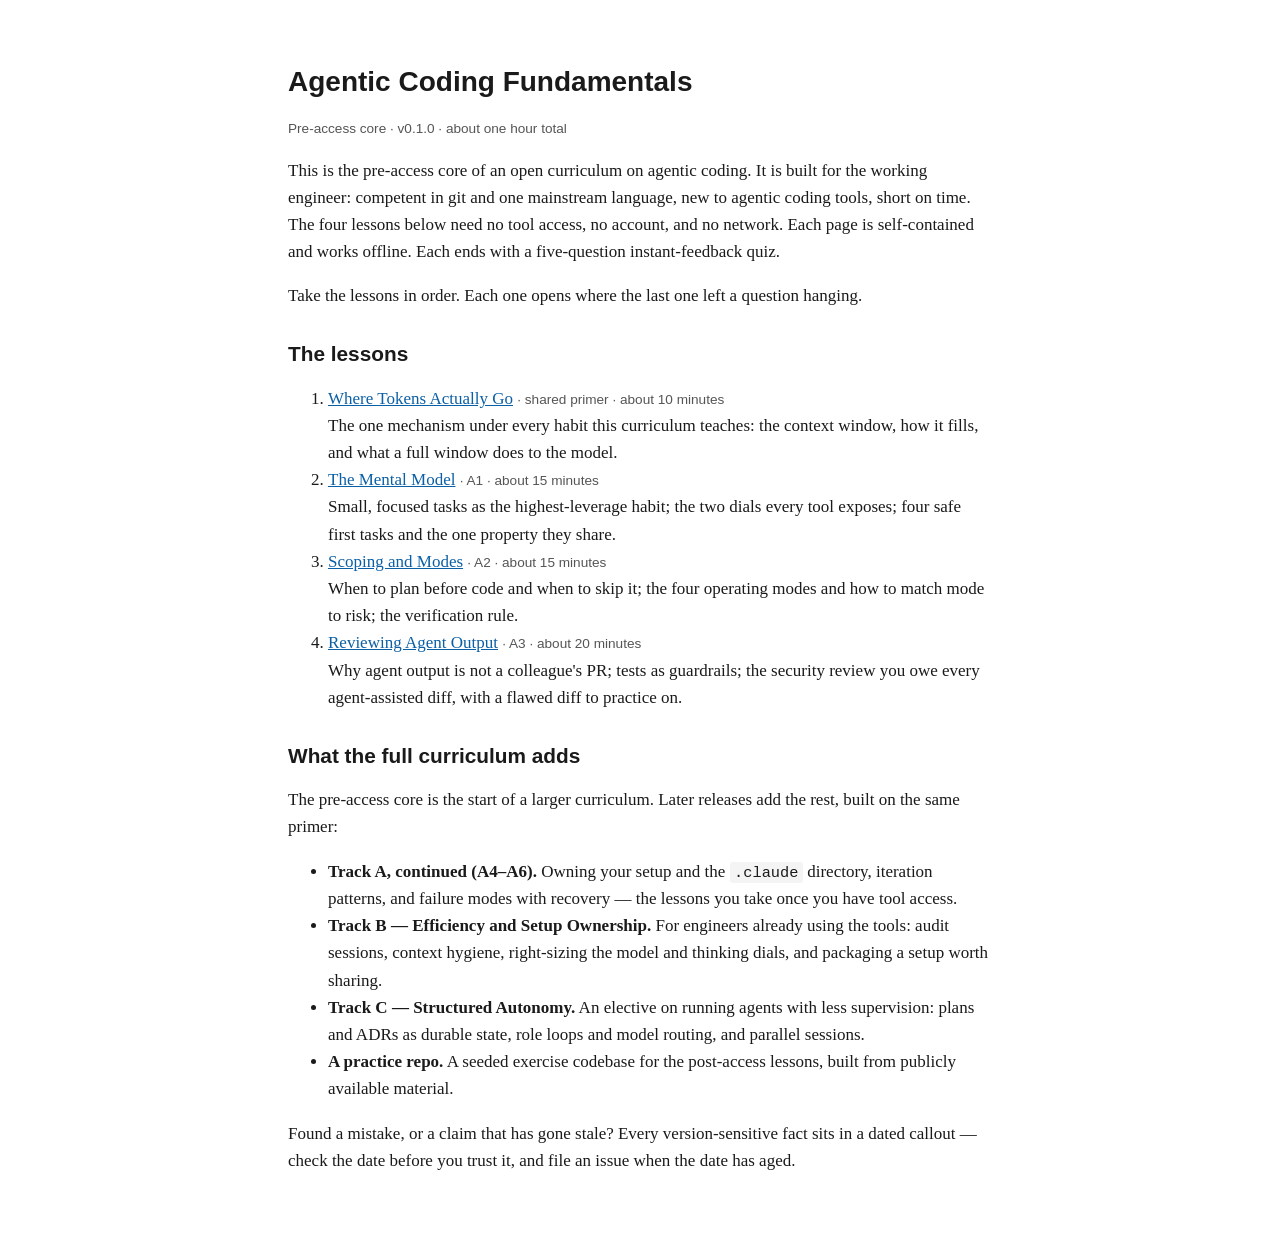
==== docs/index.html @ 30cfb77f "feat: site index, QA pass, and v0.1.0 changelog (task 8) Add docs/index.html (same inline.py pipelin" ====
<!DOCTYPE html>
<html lang="en">
<head>
  <meta charset="utf-8">
  <meta name="viewport" content="width=device-width, initial-scale=1">
  <title>Agentic Coding Fundamentals — Pre-access Core</title>
  <style>
/* lesson.css — shared visual language for every lesson page and the index.
   Inlined into each lesson by scripts/inline.py at generation time. */

:root {
  --bg: #ffffff;
  --fg: #1a1a1a;
  --muted: #555555;
  --accent: #0b5fa5;
  --border: #d0d0d0;
  --callout-bg: #f3f7fb;
  --callout-border: #0b5fa5;
  --correct: #176b37;
  --correct-bg: #e8f5ec;
  --incorrect: #9c2b2b;
  --incorrect-bg: #faecec;
  --code-bg: #f4f4f4;
}

@media (prefers-color-scheme: dark) {
  :root {
    --bg: #15181b;
    --fg: #e6e6e6;
    --muted: #a5a5a5;
    --accent: #6cb2e8;
    --border: #3a3f44;
    --callout-bg: #1c2733;
    --callout-border: #6cb2e8;
    --correct: #7fd49a;
    --correct-bg: #19291e;
    --incorrect: #e89a9a;
    --incorrect-bg: #2e1b1b;
    --code-bg: #22262a;
  }
}

html {
  background: var(--bg);
  color: var(--fg);
}

body {
  font-family: Georgia, 'Times New Roman', serif;
  font-size: 1.0625rem;
  line-height: 1.6;
  max-width: 44rem;
  margin: 0 auto;
  padding: 2rem 1.25rem 4rem;
}

h1, h2, h3 {
  font-family: 'Helvetica Neue', Arial, sans-serif;
  line-height: 1.25;
  margin-top: 2rem;
}

h1 { font-size: 1.75rem; }
h2 { font-size: 1.3rem; }
h3 { font-size: 1.1rem; }

a { color: var(--accent); }

code, pre {
  font-family: ui-monospace, 'SF Mono', Menlo, Consolas, monospace;
  font-size: 0.9em;
  background: var(--code-bg);
}

code { padding: 0.1em 0.3em; border-radius: 3px; }

pre {
  padding: 0.9rem;
  border-radius: 6px;
  overflow-x: auto;
  line-height: 1.45;
}

pre code { padding: 0; background: none; }

.lesson-meta {
  font-family: 'Helvetica Neue', Arial, sans-serif;
  font-size: 0.85rem;
  color: var(--muted);
}

/* Dated callout: the only place for version-sensitive facts.
   The date slot stays visible so the reader can judge staleness. */
.dated-callout {
  border-left: 4px solid var(--callout-border);
  background: var(--callout-bg);
  padding: 0.75rem 1rem;
  margin: 1.5rem 0;
  border-radius: 0 6px 6px 0;
}

.dated-callout .callout-date {
  display: block;
  font-family: 'Helvetica Neue', Arial, sans-serif;
  font-size: 0.8rem;
  font-weight: 600;
  text-transform: uppercase;
  letter-spacing: 0.04em;
  color: var(--accent);
  margin-bottom: 0.4rem;
}

/* Quiz */
.quiz {
  border-top: 2px solid var(--border);
  margin-top: 3rem;
  padding-top: 1rem;
}

.quiz-question { margin-bottom: 1.75rem; }

.quiz-stem { font-weight: 600; }

.quiz-options {
  list-style: none;
  padding: 0;
  margin: 0.5rem 0;
}

.quiz-options li { margin: 0.35rem 0; }

.quiz-options button {
  font: inherit;
  color: inherit;
  text-align: left;
  width: 100%;
  background: none;
  border: 1px solid var(--border);
  border-radius: 6px;
  padding: 0.5rem 0.75rem;
  cursor: pointer;
}

.quiz-options button:hover:enabled { border-color: var(--accent); }

.quiz-options button:disabled { cursor: default; opacity: 0.85; }

.quiz-options button.correct {
  border-color: var(--correct);
  background: var(--correct-bg);
}

.quiz-options button.incorrect {
  border-color: var(--incorrect);
  background: var(--incorrect-bg);
}

.quiz-feedback { font-weight: 600; }

.quiz-feedback.is-correct { color: var(--correct); }

.quiz-feedback.is-incorrect { color: var(--incorrect); }

.quiz-explain { color: var(--muted); }

.quiz-score {
  font-weight: 600;
  border-top: 1px solid var(--border);
  padding-top: 1rem;
}

/* Pointer: the optional "apply this to your own work" line. */
.pointer {
  margin-top: 2.5rem;
  padding: 0.75rem 1rem;
  border: 1px dashed var(--border);
  border-radius: 6px;
  font-style: italic;
}

/* Print */
@media print {
  html { background: #ffffff; color: #000000; }
  body { max-width: none; padding: 0; font-size: 11pt; }
  .quiz-options button { border: 1px solid #888888; }
  .dated-callout { border-left: 3pt solid #000000; background: none; }
  .pointer { border: 1pt dashed #000000; }
  a { color: #000000; }
}
</style>
</head>
<body>
  <header>
    <h1>Agentic Coding Fundamentals</h1>
    <p class="lesson-meta">Pre-access core · v0.1.0 · about one hour total</p>
  </header>

  <main>
    <p>
      This is the pre-access core of an open curriculum on agentic coding.
      It is built for the working engineer: competent in git and one
      mainstream language, new to agentic coding tools, short on time. The
      four lessons below need no tool access, no account, and no network.
      Each page is self-contained and works offline. Each ends with a
      five-question instant-feedback quiz.
    </p>
    <p>
      Take the lessons in order. Each one opens where the last one left a
      question hanging.
    </p>

    <h2>The lessons</h2>
    <ol>
      <li>
        <a href="lessons/0000-where-tokens-actually-go.html">Where Tokens Actually Go</a>
        <span class="lesson-meta">· shared primer · about 10 minutes</span><br>
        The one mechanism under every habit this curriculum teaches: the
        context window, how it fills, and what a full window does to the
        model.
      </li>
      <li>
        <a href="lessons/0001-the-mental-model.html">The Mental Model</a>
        <span class="lesson-meta">· A1 · about 15 minutes</span><br>
        Small, focused tasks as the highest-leverage habit; the two dials
        every tool exposes; four safe first tasks and the one property they
        share.
      </li>
      <li>
        <a href="lessons/0002-scoping-and-modes.html">Scoping and Modes</a>
        <span class="lesson-meta">· A2 · about 15 minutes</span><br>
        When to plan before code and when to skip it; the four operating
        modes and how to match mode to risk; the verification rule.
      </li>
      <li>
        <a href="lessons/0003-reviewing-agent-output.html">Reviewing Agent Output</a>
        <span class="lesson-meta">· A3 · about 20 minutes</span><br>
        Why agent output is not a colleague's PR; tests as guardrails; the
        security review you owe every agent-assisted diff, with a flawed
        diff to practice on.
      </li>
    </ol>

    <h2>What the full curriculum adds</h2>
    <p>
      The pre-access core is the start of a larger curriculum. Later
      releases add the rest, built on the same primer:
    </p>
    <ul>
      <li>
        <strong>Track A, continued (A4–A6).</strong> Owning your setup and
        the <code>.claude</code> directory, iteration patterns, and failure
        modes with recovery &mdash; the lessons you take once you have tool
        access.
      </li>
      <li>
        <strong>Track B — Efficiency and Setup Ownership.</strong> For
        engineers already using the tools: audit sessions, context hygiene,
        right-sizing the model and thinking dials, and packaging a setup
        worth sharing.
      </li>
      <li>
        <strong>Track C — Structured Autonomy.</strong> An elective on
        running agents with less supervision: plans and ADRs as durable
        state, role loops and model routing, and parallel sessions.
      </li>
      <li>
        <strong>A practice repo.</strong> A seeded exercise codebase for
        the post-access lessons, built from publicly available material.
      </li>
    </ul>

    <p>
      Found a mistake, or a claim that has gone stale? Every
      version-sensitive fact sits in a dated callout &mdash; check the date
      before you trust it, and file an issue when the date has aged.
    </p>
  </main>
</body>
</html>
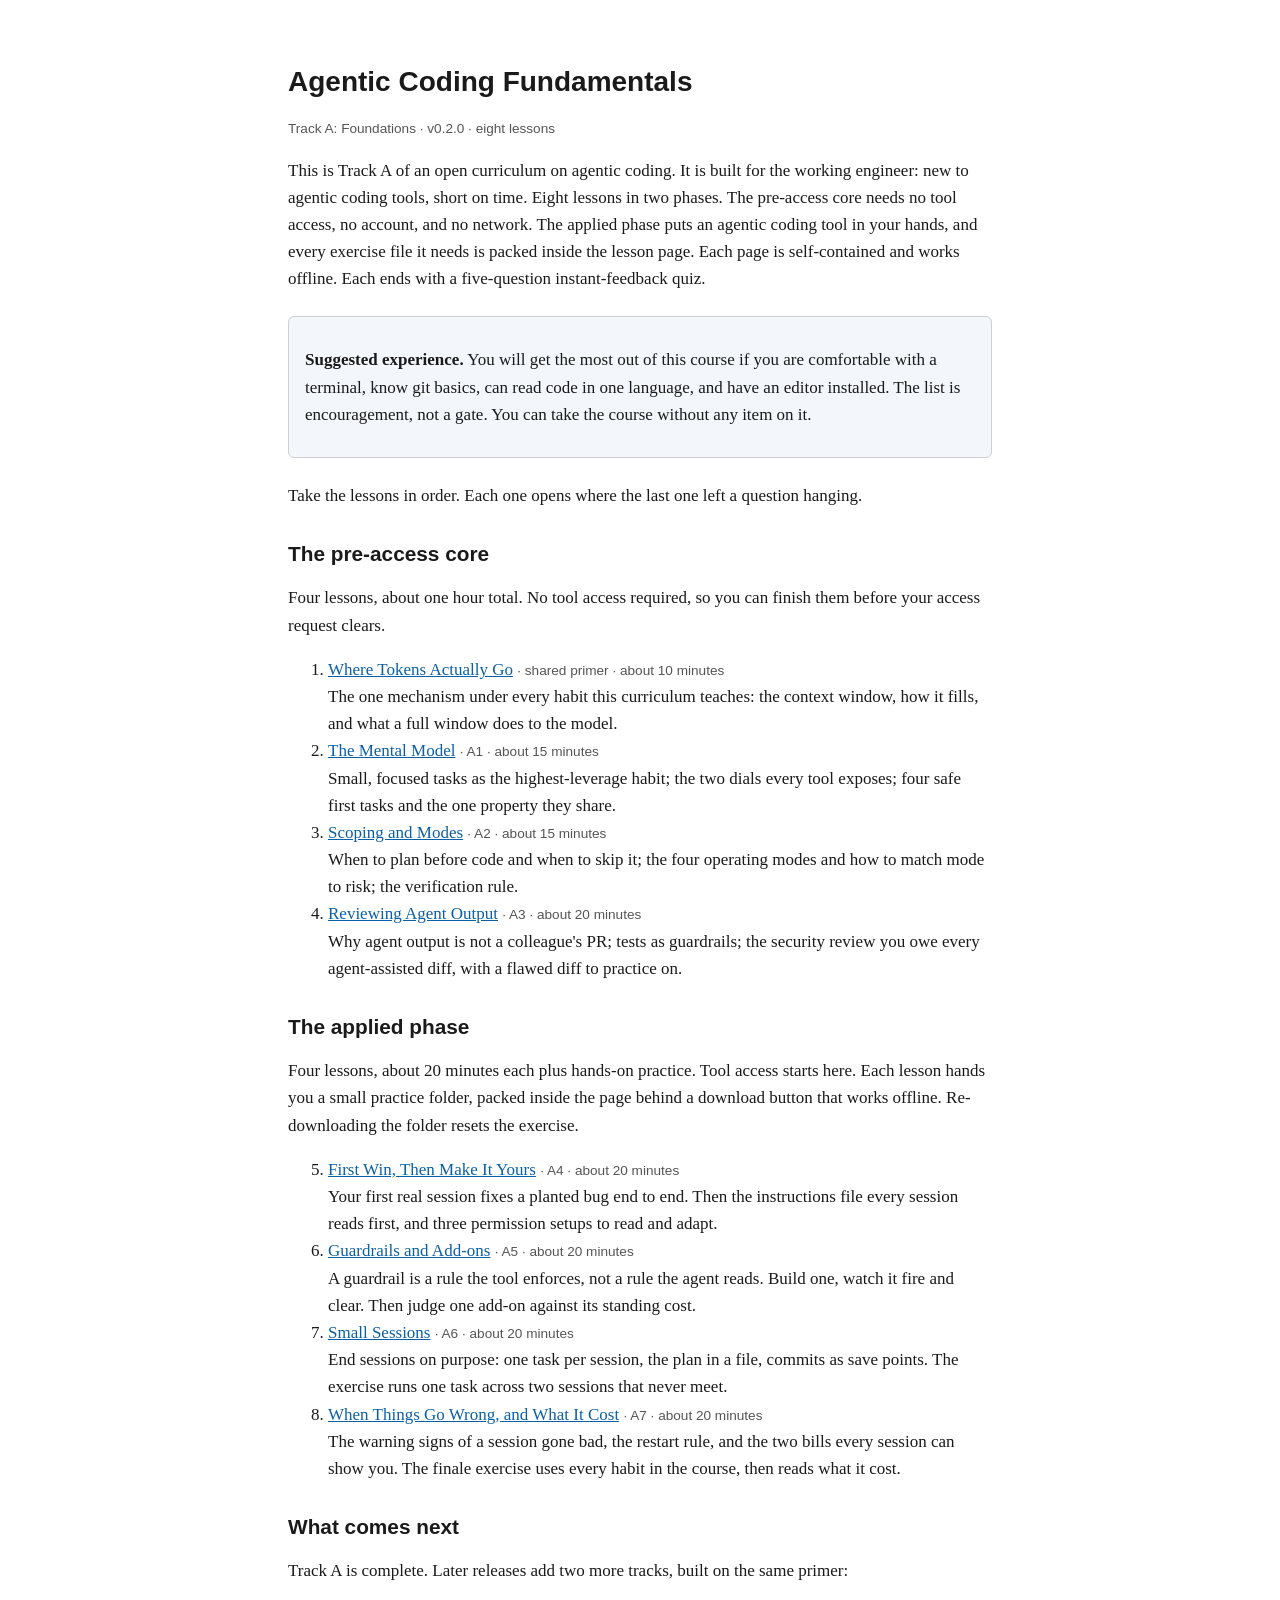
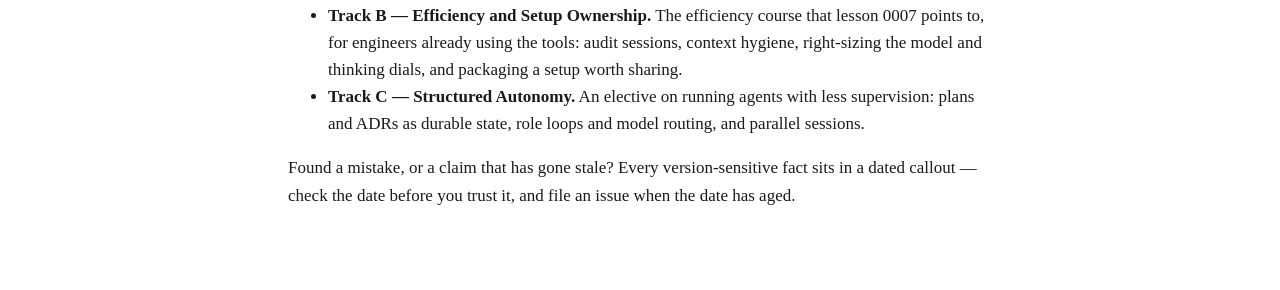
==== commit 64e77414: "feat: index for the full track, applied-phase QA report, v0.2.0 changelog (task 8) docs/index.html l" ====
--- a/docs/index.html
+++ b/docs/index.html
@@ -3,7 +3,7 @@
 <head>
   <meta charset="utf-8">
   <meta name="viewport" content="width=device-width, initial-scale=1">
-  <title>Agentic Coding Fundamentals — Pre-access Core</title>
+  <title>Agentic Coding Fundamentals — Track A</title>
   <style>
 /* lesson.css — shared visual language for every lesson page and the index.
    Inlined into each lesson by scripts/inline.py at generation time. */
@@ -178,12 +178,22 @@
   font-style: italic;
 }
 
+/* Suggested experience (D35): encouragement, never a gate. */
+.suggested-experience {
+  border: 1px solid var(--border);
+  background: var(--callout-bg);
+  padding: 0.75rem 1rem;
+  margin: 1.5rem 0;
+  border-radius: 6px;
+}
+
 /* Print */
 @media print {
   html { background: #ffffff; color: #000000; }
   body { max-width: none; padding: 0; font-size: 11pt; }
   .quiz-options button { border: 1px solid #888888; }
   .dated-callout { border-left: 3pt solid #000000; background: none; }
+  .suggested-experience { border: 1pt solid #000000; background: none; }
   .pointer { border: 1pt dashed #000000; }
   a { color: #000000; }
 }
@@ -192,24 +202,41 @@
 <body>
   <header>
     <h1>Agentic Coding Fundamentals</h1>
-    <p class="lesson-meta">Pre-access core · v0.1.0 · about one hour total</p>
+    <p class="lesson-meta">Track A: Foundations · v0.2.0 · eight lessons</p>
   </header>
 
   <main>
     <p>
-      This is the pre-access core of an open curriculum on agentic coding.
-      It is built for the working engineer: competent in git and one
-      mainstream language, new to agentic coding tools, short on time. The
-      four lessons below need no tool access, no account, and no network.
-      Each page is self-contained and works offline. Each ends with a
-      five-question instant-feedback quiz.
-    </p>
+      This is Track A of an open curriculum on agentic coding. It is built
+      for the working engineer: new to agentic coding tools, short on
+      time. Eight lessons in two phases. The pre-access core needs no tool
+      access, no account, and no network. The applied phase puts an
+      agentic coding tool in your hands, and every exercise file it needs
+      is packed inside the lesson page. Each page is self-contained and
+      works offline. Each ends with a five-question instant-feedback
+      quiz.
+    </p>
+
+    <aside class="suggested-experience">
+      <p>
+        <strong>Suggested experience.</strong> You will get the most out
+        of this course if you are comfortable with a terminal, know git
+        basics, can read code in one language, and have an editor
+        installed. The list is encouragement, not a gate. You can take
+        the course without any item on it.
+      </p>
+    </aside>
+
     <p>
       Take the lessons in order. Each one opens where the last one left a
       question hanging.
     </p>
 
-    <h2>The lessons</h2>
+    <h2>The pre-access core</h2>
+    <p>
+      Four lessons, about one hour total. No tool access required, so you
+      can finish them before your access request clears.
+    </p>
     <ol>
       <li>
         <a href="lessons/0000-where-tokens-actually-go.html">Where Tokens Actually Go</a>
@@ -240,21 +267,54 @@
       </li>
     </ol>
 
-    <h2>What the full curriculum adds</h2>
-    <p>
-      The pre-access core is the start of a larger curriculum. Later
-      releases add the rest, built on the same primer:
+    <h2>The applied phase</h2>
+    <p>
+      Four lessons, about 20 minutes each plus hands-on practice. Tool
+      access starts here. Each lesson hands you a small practice folder,
+      packed inside the page behind a download button that works offline.
+      Re-downloading the folder resets the exercise.
+    </p>
+    <ol start="5">
+      <li>
+        <a href="lessons/0004-first-win-and-your-setup.html">First Win, Then Make It Yours</a>
+        <span class="lesson-meta">· A4 · about 20 minutes</span><br>
+        Your first real session fixes a planted bug end to end. Then the
+        instructions file every session reads first, and three permission
+        setups to read and adapt.
+      </li>
+      <li>
+        <a href="lessons/0005-guardrails-and-add-ons.html">Guardrails and Add-ons</a>
+        <span class="lesson-meta">· A5 · about 20 minutes</span><br>
+        A guardrail is a rule the tool enforces, not a rule the agent
+        reads. Build one, watch it fire and clear. Then judge one add-on
+        against its standing cost.
+      </li>
+      <li>
+        <a href="lessons/0006-small-sessions.html">Small Sessions</a>
+        <span class="lesson-meta">· A6 · about 20 minutes</span><br>
+        End sessions on purpose: one task per session, the plan in a
+        file, commits as save points. The exercise runs one task across
+        two sessions that never meet.
+      </li>
+      <li>
+        <a href="lessons/0007-when-things-go-wrong.html">When Things Go Wrong, and What It Cost</a>
+        <span class="lesson-meta">· A7 · about 20 minutes</span><br>
+        The warning signs of a session gone bad, the restart rule, and
+        the two bills every session can show you. The finale exercise
+        uses every habit in the course, then reads what it cost.
+      </li>
+    </ol>
+
+    <h2>What comes next</h2>
+    <p>
+      Track A is complete. Later releases add two more tracks, built on
+      the same primer:
     </p>
     <ul>
       <li>
-        <strong>Track A, continued (A4–A6).</strong> Owning your setup and
-        the <code>.claude</code> directory, iteration patterns, and failure
-        modes with recovery &mdash; the lessons you take once you have tool
-        access.
-      </li>
-      <li>
-        <strong>Track B — Efficiency and Setup Ownership.</strong> For
-        engineers already using the tools: audit sessions, context hygiene,
+        <strong>Track B — Efficiency and Setup Ownership.</strong> The
+        efficiency course that lesson 0007 points to, for engineers
+        already using the tools: audit sessions, context hygiene,
         right-sizing the model and thinking dials, and packaging a setup
         worth sharing.
       </li>
@@ -263,10 +323,6 @@
         running agents with less supervision: plans and ADRs as durable
         state, role loops and model routing, and parallel sessions.
       </li>
-      <li>
-        <strong>A practice repo.</strong> A seeded exercise codebase for
-        the post-access lessons, built from publicly available material.
-      </li>
     </ul>
 
     <p>
